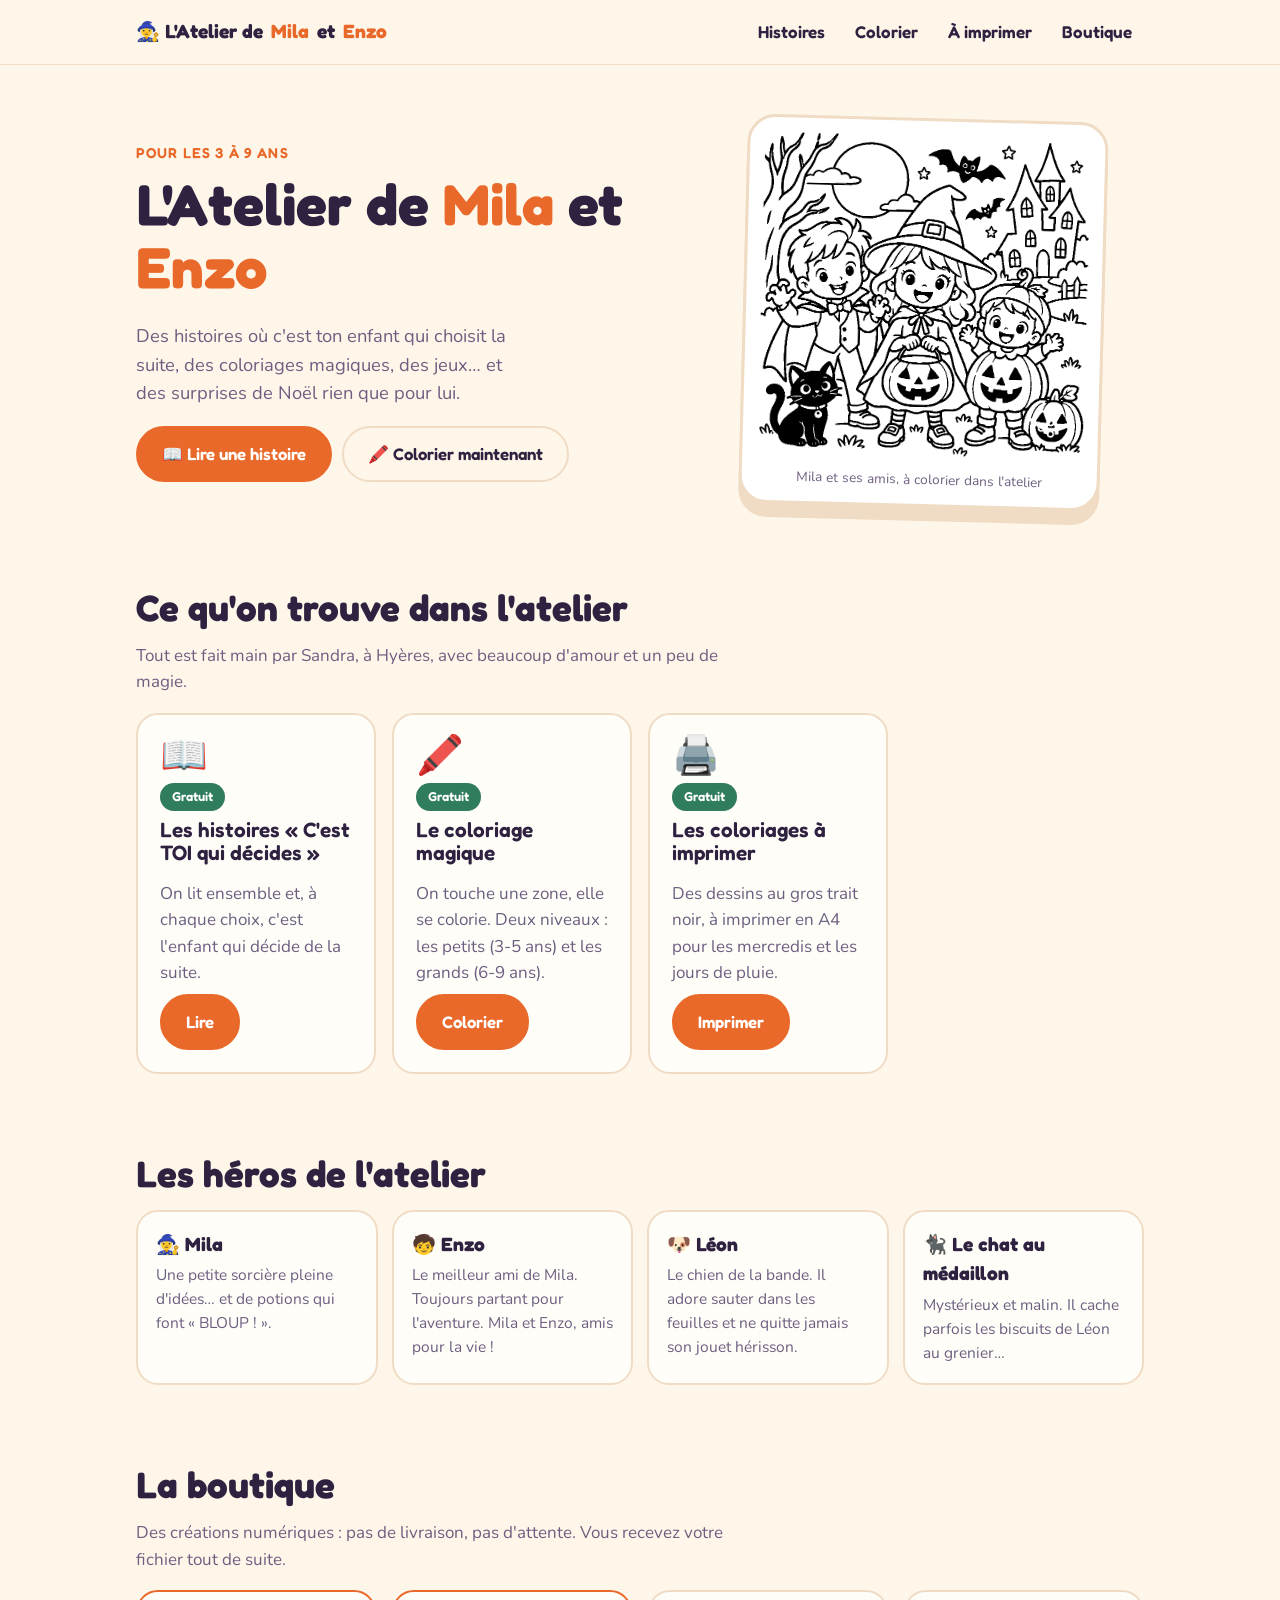
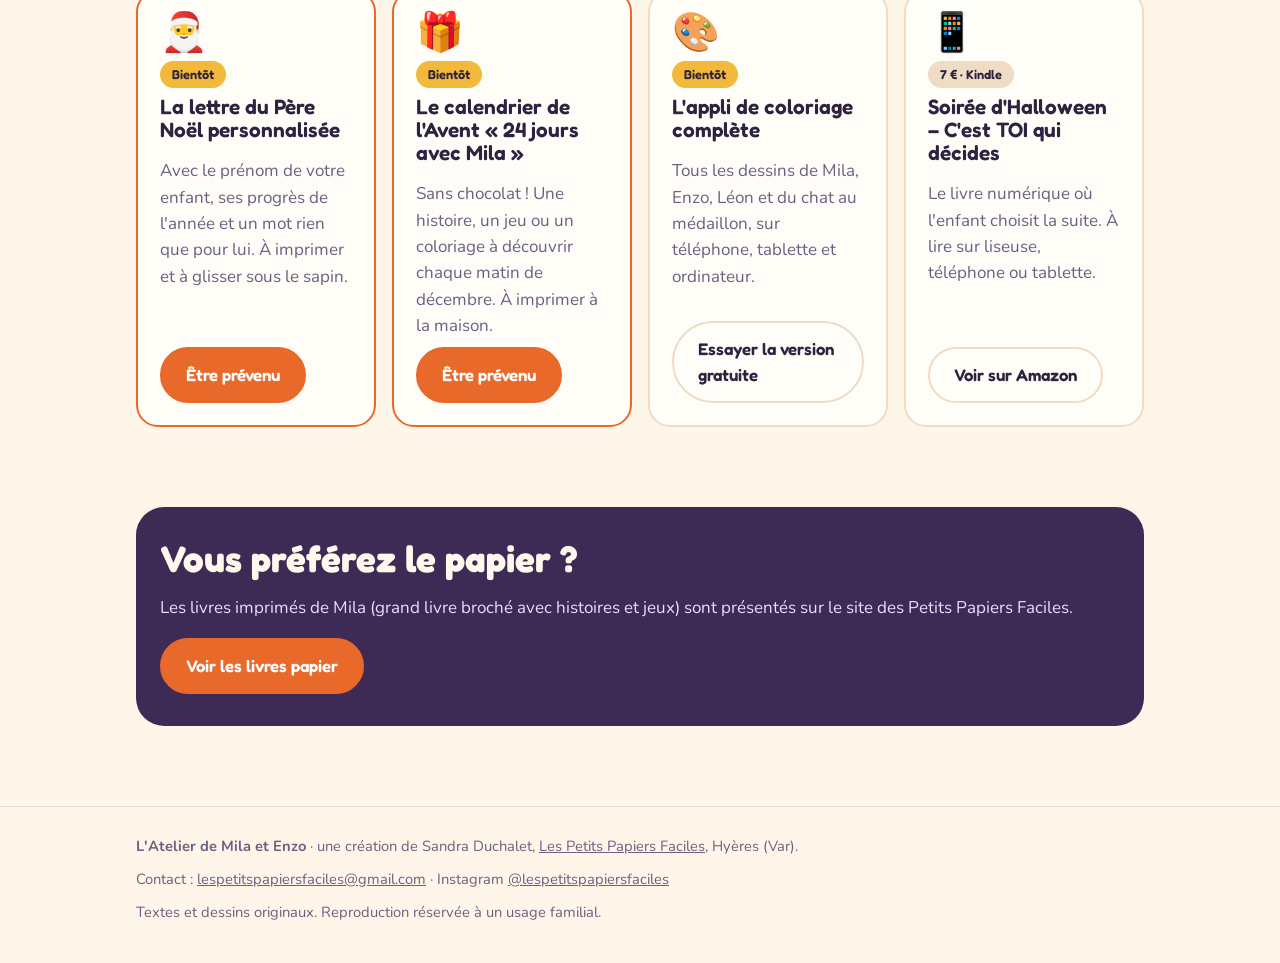
==== index.html @ 77d3a50c "Site L'Atelier de Mila et Enzo : accueil, histoires à choix, coloriage magique, coloriages à imprime" ====
<!doctype html>
<html lang="fr">
<head>
<meta charset="utf-8">
<meta name="viewport" content="width=device-width, initial-scale=1">
<title>L'Atelier de Mila et Enzo</title>
<meta name="description" content="Histoires où l'enfant choisit la suite, coloriages, jeux et surprises de Noël pour les 3 à 9 ans. Créations de Sandra Duchalet, Les Petits Papiers Faciles.">
<link rel="preconnect" href="https://fonts.googleapis.com">
<link rel="preconnect" href="https://fonts.gstatic.com" crossorigin>
<link rel="stylesheet" href="https://fonts.googleapis.com/css2?family=Fredoka:wght@500;600;700&family=Nunito:wght@500;700;800&display=swap">
<link rel="stylesheet" href="style.css">
<link rel="icon" href="data:image/svg+xml,<svg xmlns='http://www.w3.org/2000/svg' viewBox='0 0 100 100'><text y='.9em' font-size='90'>🧙‍♀️</text></svg>">
</head>
<body>
<header class="top">
  <div class="wrap">
    <a class="logo" href="index.html">🧙‍♀️ L'Atelier de <span>Mila</span> et <span>Enzo</span></a>
    <nav class="menu" aria-label="Menu">
      <a href="histoires.html">Histoires</a>
      <a href="coloriages.html">Colorier</a>
      <a href="a-imprimer.html">À imprimer</a>
      <a href="#boutique">Boutique</a>
    </nav>
  </div>
</header>

<main>
  <section class="hero">
    <div class="wrap">
      <div>
        <div class="kicker">Pour les 3 à 9 ans</div>
        <h1>L'Atelier de <span>Mila</span> et <span>Enzo</span></h1>
        <p class="lead">Des histoires où c'est ton enfant qui choisit la suite, des coloriages magiques, des jeux… et des surprises de Noël rien que pour lui.</p>
        <div class="actions">
          <a class="btn" href="histoires.html">📖 Lire une histoire</a>
          <a class="btn light" href="coloriages.html">🖍️ Colorier maintenant</a>
        </div>
      </div>
      <figure class="hero-img">
        <img src="img/mila-et-ses-amis.png" width="800" height="797" alt="Mila la petite sorcière et ses amis, déguisés pour Halloween, avec le chat au médaillon : un dessin à colorier.">
        <figcaption>Mila et ses amis, à colorier dans l'atelier</figcaption>
      </figure>
    </div>
  </section>

  <section class="block">
    <div class="wrap">
      <h2>Ce qu'on trouve dans l'atelier</h2>
      <p class="intro">Tout est fait main par Sandra, à Hyères, avec beaucoup d'amour et un peu de magie.</p>
      <div class="grid">
        <div class="card">
          <div class="emoji">📖</div>
          <span class="tag free">Gratuit</span>
          <h3>Les histoires « C'est TOI qui décides »</h3>
          <p>On lit ensemble et, à chaque choix, c'est l'enfant qui décide de la suite.</p>
          <a class="btn" href="histoires.html">Lire</a>
        </div>
        <div class="card">
          <div class="emoji">🖍️</div>
          <span class="tag free">Gratuit</span>
          <h3>Le coloriage magique</h3>
          <p>On touche une zone, elle se colorie. Deux niveaux : les petits (3-5 ans) et les grands (6-9 ans).</p>
          <a class="btn" href="coloriages.html">Colorier</a>
        </div>
        <div class="card">
          <div class="emoji">🖨️</div>
          <span class="tag free">Gratuit</span>
          <h3>Les coloriages à imprimer</h3>
          <p>Des dessins au gros trait noir, à imprimer en A4 pour les mercredis et les jours de pluie.</p>
          <a class="btn" href="a-imprimer.html">Imprimer</a>
        </div>
      </div>
    </div>
  </section>

  <section class="block">
    <div class="wrap">
      <h2>Les héros de l'atelier</h2>
      <div class="persos">
        <div class="perso"><b>🧙‍♀️ Mila</b><p>Une petite sorcière pleine d'idées… et de potions qui font « BLOUP ! ».</p></div>
        <div class="perso"><b>🧒 Enzo</b><p>Le meilleur ami de Mila. Toujours partant pour l'aventure. Mila et Enzo, amis pour la vie !</p></div>
        <div class="perso"><b>🐶 Léon</b><p>Le chien de la bande. Il adore sauter dans les feuilles et ne quitte jamais son jouet hérisson.</p></div>
        <div class="perso"><b>🐈‍⬛ Le chat au médaillon</b><p>Mystérieux et malin. Il cache parfois les biscuits de Léon au grenier…</p></div>
      </div>
    </div>
  </section>

  <section class="block" id="boutique">
    <div class="wrap">
      <h2>La boutique</h2>
      <p class="intro">Des créations numériques : pas de livraison, pas d'attente. Vous recevez votre fichier tout de suite.</p>
      <div class="grid">
        <div class="card featured">
          <div class="emoji">🎅</div>
          <span class="tag soon">Bientôt</span>
          <h3>La lettre du Père Noël personnalisée</h3>
          <p>Avec le prénom de votre enfant, ses progrès de l'année et un mot rien que pour lui. À imprimer et à glisser sous le sapin.</p>
          <a class="btn" href="mailto:lespetitspapiersfaciles@gmail.com?subject=Pr%C3%A9venez-moi%20%3A%20lettre%20du%20P%C3%A8re%20No%C3%ABl">Être prévenu</a>
        </div>
        <div class="card featured">
          <div class="emoji">🎁</div>
          <span class="tag soon">Bientôt</span>
          <h3>Le calendrier de l'Avent « 24 jours avec Mila »</h3>
          <p>Sans chocolat ! Une histoire, un jeu ou un coloriage à découvrir chaque matin de décembre. À imprimer à la maison.</p>
          <a class="btn" href="mailto:lespetitspapiersfaciles@gmail.com?subject=Pr%C3%A9venez-moi%20%3A%20calendrier%20de%20l%27Avent">Être prévenu</a>
        </div>
        <div class="card">
          <div class="emoji">🎨</div>
          <span class="tag soon">Bientôt</span>
          <h3>L'appli de coloriage complète</h3>
          <p>Tous les dessins de Mila, Enzo, Léon et du chat au médaillon, sur téléphone, tablette et ordinateur.</p>
          <a class="btn light" href="coloriages.html">Essayer la version gratuite</a>
        </div>
        <div class="card">
          <div class="emoji">📱</div>
          <span class="tag">7 € · Kindle</span>
          <h3>Soirée d'Halloween – C'est TOI qui décides</h3>
          <p>Le livre numérique où l'enfant choisit la suite. À lire sur liseuse, téléphone ou tablette.</p>
          <a class="btn light" href="https://www.amazon.fr/s?k=Soir%C3%A9e+d%27Halloween+C%27est+TOI+qui+d%C3%A9cides" rel="noopener">Voir sur Amazon</a>
        </div>
      </div>
    </div>
  </section>

  <section class="block">
    <div class="wrap">
      <div class="band">
        <h2>Vous préférez le papier ?</h2>
        <p>Les livres imprimés de Mila (grand livre broché avec histoires et jeux) sont présentés sur le site des Petits Papiers Faciles.</p>
        <a class="btn" href="https://lespetitspapiersfaciles.fr" rel="noopener">Voir les livres papier</a>
      </div>
    </div>
  </section>
</main>

<footer>
  <div class="wrap">
    <div><b>L'Atelier de Mila et Enzo</b> · une création de Sandra Duchalet, <a href="https://lespetitspapiersfaciles.fr">Les Petits Papiers Faciles</a>, Hyères (Var).</div>
    <div>Contact : <a href="mailto:lespetitspapiersfaciles@gmail.com">lespetitspapiersfaciles@gmail.com</a> · Instagram <a href="https://instagram.com/lespetitspapiersfaciles">@lespetitspapiersfaciles</a></div>
    <div>Textes et dessins originaux. Reproduction réservée à un usage familial.</div>
  </div>
</footer>
</body>
</html>
---- style.css ----
/* L'Atelier de Mila et Enzo — feuille de style commune */
:root {
  --bg: #fff6ea;
  --panel: #fffdf8;
  --ink: #2f2240;
  --muted: #6e5f80;
  --line: #f0dcc4;
  --orange: #e8692a;
  --orange-ink: #ffffff;
  --nuit: #3d2b56;
  --vert: #2f7d5c;
  --rouge: #d2453d;
  --or: #f2b93b;
  --display: "Fredoka", "Trebuchet MS", system-ui, sans-serif;
  --body: "Nunito", "Segoe UI", system-ui, sans-serif;
}
@media (prefers-color-scheme: dark) {
  :root:not([data-theme="light"]) {
    --bg: #1c1626; --panel: #271f33; --ink: #f6ecff; --muted: #c4b5d6;
    --line: #3d3150; --orange: #f2894b; --orange-ink: #1c1626; --nuit: #c9b4ef;
  }
}
:root[data-theme="dark"] {
  --bg: #1c1626; --panel: #271f33; --ink: #f6ecff; --muted: #c4b5d6;
  --line: #3d3150; --orange: #f2894b; --orange-ink: #1c1626; --nuit: #c9b4ef;
}
* { box-sizing: border-box; }
html { -webkit-text-size-adjust: 100%; }
body { margin: 0; background: var(--bg); color: var(--ink); font-family: var(--body); font-size: 17px; line-height: 1.55; }
img { max-width: 100%; height: auto; display: block; }
a { color: var(--orange); }
h1, h2, h3 { font-family: var(--display); line-height: 1.1; margin: 0 0 .4em; }
h1 { font-size: clamp(2.1rem, 8vw, 3.6rem); font-weight: 700; }
h2 { font-size: clamp(1.6rem, 5.5vw, 2.3rem); font-weight: 700; }
h3 { font-size: 1.3rem; font-weight: 600; }
p { margin: 0 0 1em; }
.wrap { max-width: 1040px; margin: 0 auto; padding: 0 16px; }

/* En-tête */
.top { position: sticky; top: 0; z-index: 10; background: color-mix(in srgb, var(--bg) 92%, transparent); backdrop-filter: blur(8px); border-bottom: 1px solid var(--line); }
.top .wrap { display: flex; align-items: center; justify-content: space-between; gap: 12px; min-height: 64px; }
.logo { font-family: var(--display); font-weight: 700; font-size: 1.2rem; color: var(--ink); text-decoration: none; display: flex; align-items: center; gap: 8px; }
.logo span { color: var(--orange); }
.menu { display: flex; gap: 6px; flex-wrap: wrap; }
.menu a { font-family: var(--display); font-weight: 600; color: var(--ink); text-decoration: none; padding: 8px 12px; border-radius: 999px; }
.menu a:hover, .menu a[aria-current="page"] { background: var(--line); }
@media (max-width: 640px) {
  .top .wrap { flex-wrap: wrap; padding-top: 8px; padding-bottom: 6px; gap: 2px; }
  .menu { width: 100%; gap: 2px; }
  .menu a { padding: 6px 10px; font-size: .95rem; }
}

/* Boutons */
.btn { display: inline-flex; align-items: center; justify-content: center; gap: 8px; font-family: var(--display); font-weight: 600; font-size: 1.05rem; text-decoration: none; border-radius: 999px; padding: 13px 24px; min-height: 50px; border: 2px solid var(--orange); background: var(--orange); color: var(--orange-ink); cursor: pointer; }
.btn.light { background: transparent; color: var(--ink); border-color: var(--line); }
.btn:focus-visible, button:focus-visible, a:focus-visible { outline: 3px solid var(--or); outline-offset: 2px; }

/* Accueil */
.hero { padding: 36px 0 24px; }
.hero .wrap { display: grid; gap: 28px; align-items: center; }
@media (min-width: 820px) { .hero .wrap { grid-template-columns: 1.1fr .9fr; } }
.kicker { font-family: var(--display); font-weight: 600; letter-spacing: .08em; text-transform: uppercase; color: var(--orange); font-size: .9rem; margin-bottom: 8px; }
.hero h1 span { color: var(--orange); }
.lead { font-size: 1.15rem; color: var(--muted); max-width: 34ch; }
.actions { display: flex; gap: 10px; flex-wrap: wrap; margin-top: 18px; }
.hero-img { background: #fff; border-radius: 28px; padding: 14px; border: 3px solid var(--line); transform: rotate(1.5deg); box-shadow: 0 14px 0 var(--line); }
.hero-img figcaption { font-size: .85rem; color: #6e5f80; text-align: center; margin-top: 8px; }

section.block { padding: 40px 0; }
.intro { color: var(--muted); max-width: 60ch; }
.grid { display: grid; gap: 16px; grid-template-columns: repeat(auto-fill, minmax(min(100%, 240px), 1fr)); }
.card { background: var(--panel); border: 2px solid var(--line); border-radius: 22px; padding: 22px; display: flex; flex-direction: column; gap: 8px; }
.card .emoji { font-size: 2.4rem; line-height: 1; }
.card p { color: var(--muted); margin: 0; }
.card .btn { margin-top: auto; align-self: flex-start; }
.card.featured { border-color: var(--orange); }
.tag { display: inline-block; align-self: flex-start; font-family: var(--display); font-weight: 600; font-size: .8rem; padding: 4px 12px; border-radius: 999px; background: var(--line); color: var(--ink); }
.tag.free { background: var(--vert); color: #fff; }
.tag.soon { background: var(--or); color: #2f2240; }
.price { font-family: var(--display); font-weight: 700; font-size: 1.3rem; color: var(--ink); }

.persos { display: grid; gap: 14px; grid-template-columns: repeat(auto-fill, minmax(min(100%, 210px), 1fr)); }
.perso { background: var(--panel); border: 2px solid var(--line); border-radius: 22px; padding: 18px; }
.perso b { font-family: var(--display); font-size: 1.2rem; display: block; margin-bottom: 4px; }
.perso p { color: var(--muted); margin: 0; font-size: .97rem; }

.band { background: var(--nuit); color: #fff8ec; border-radius: 28px; padding: 32px 24px; }
.band h2 { color: #fff8ec; }
.band p { color: #e9dcff; }
:root[data-theme="dark"] .band, :root:not([data-theme="light"]) .band { }
@media (prefers-color-scheme: dark) { :root:not([data-theme="light"]) .band { background: #3a2a55; } }

footer { border-top: 1px solid var(--line); margin-top: 40px; padding: 28px 0 40px; color: var(--muted); font-size: .92rem; }
footer .wrap { display: grid; gap: 10px; }
footer a { color: var(--muted); }

/* Histoires */
.story { background: var(--panel); border: 2px solid var(--line); border-radius: 26px; padding: 24px; max-width: 680px; margin: 0 auto; }
.story .page-text { font-size: 1.2rem; line-height: 1.65; min-height: 6em; }
.story .page-text p { margin-bottom: .8em; }
.choices { display: grid; gap: 10px; margin-top: 12px; }
.choice { display: flex; gap: 14px; align-items: center; text-align: left; font: inherit; font-size: 1.05rem; color: var(--ink); background: var(--bg); border: 2px solid var(--line); border-radius: 18px; padding: 14px; cursor: pointer; min-height: 56px; }
.choice:hover { border-color: var(--orange); }
.choice .l { flex: none; width: 46px; height: 46px; border-radius: 50%; background: var(--orange); color: var(--orange-ink); font-family: var(--display); font-weight: 700; font-size: 1.4rem; display: flex; align-items: center; justify-content: center; }
.choice.b .l { background: var(--vert); color: #fff; }
.fin { font-family: var(--display); font-weight: 700; color: var(--orange); font-size: 1.4rem; }
.picker { display: grid; gap: 12px; grid-template-columns: repeat(auto-fill, minmax(min(100%, 220px), 1fr)); margin-bottom: 22px; }
.picker button { font: inherit; text-align: left; background: var(--panel); color: var(--ink); border: 2px solid var(--line); border-radius: 20px; padding: 16px; cursor: pointer; }
.picker button[aria-pressed="true"] { border-color: var(--orange); background: color-mix(in srgb, var(--orange) 10%, var(--panel)); }
.picker b { font-family: var(--display); font-size: 1.15rem; display: block; }
.picker span { color: var(--muted); font-size: .92rem; }

/* À imprimer */
.print-grid { display: grid; gap: 18px; grid-template-columns: repeat(auto-fill, minmax(min(100%, 260px), 1fr)); }
.print-grid figure { margin: 0; background: #fff; border: 2px solid var(--line); border-radius: 20px; padding: 12px; }
.print-grid figcaption { display: flex; justify-content: space-between; align-items: center; gap: 8px; margin-top: 10px; color: #2f2240; font-family: var(--display); font-weight: 600; }
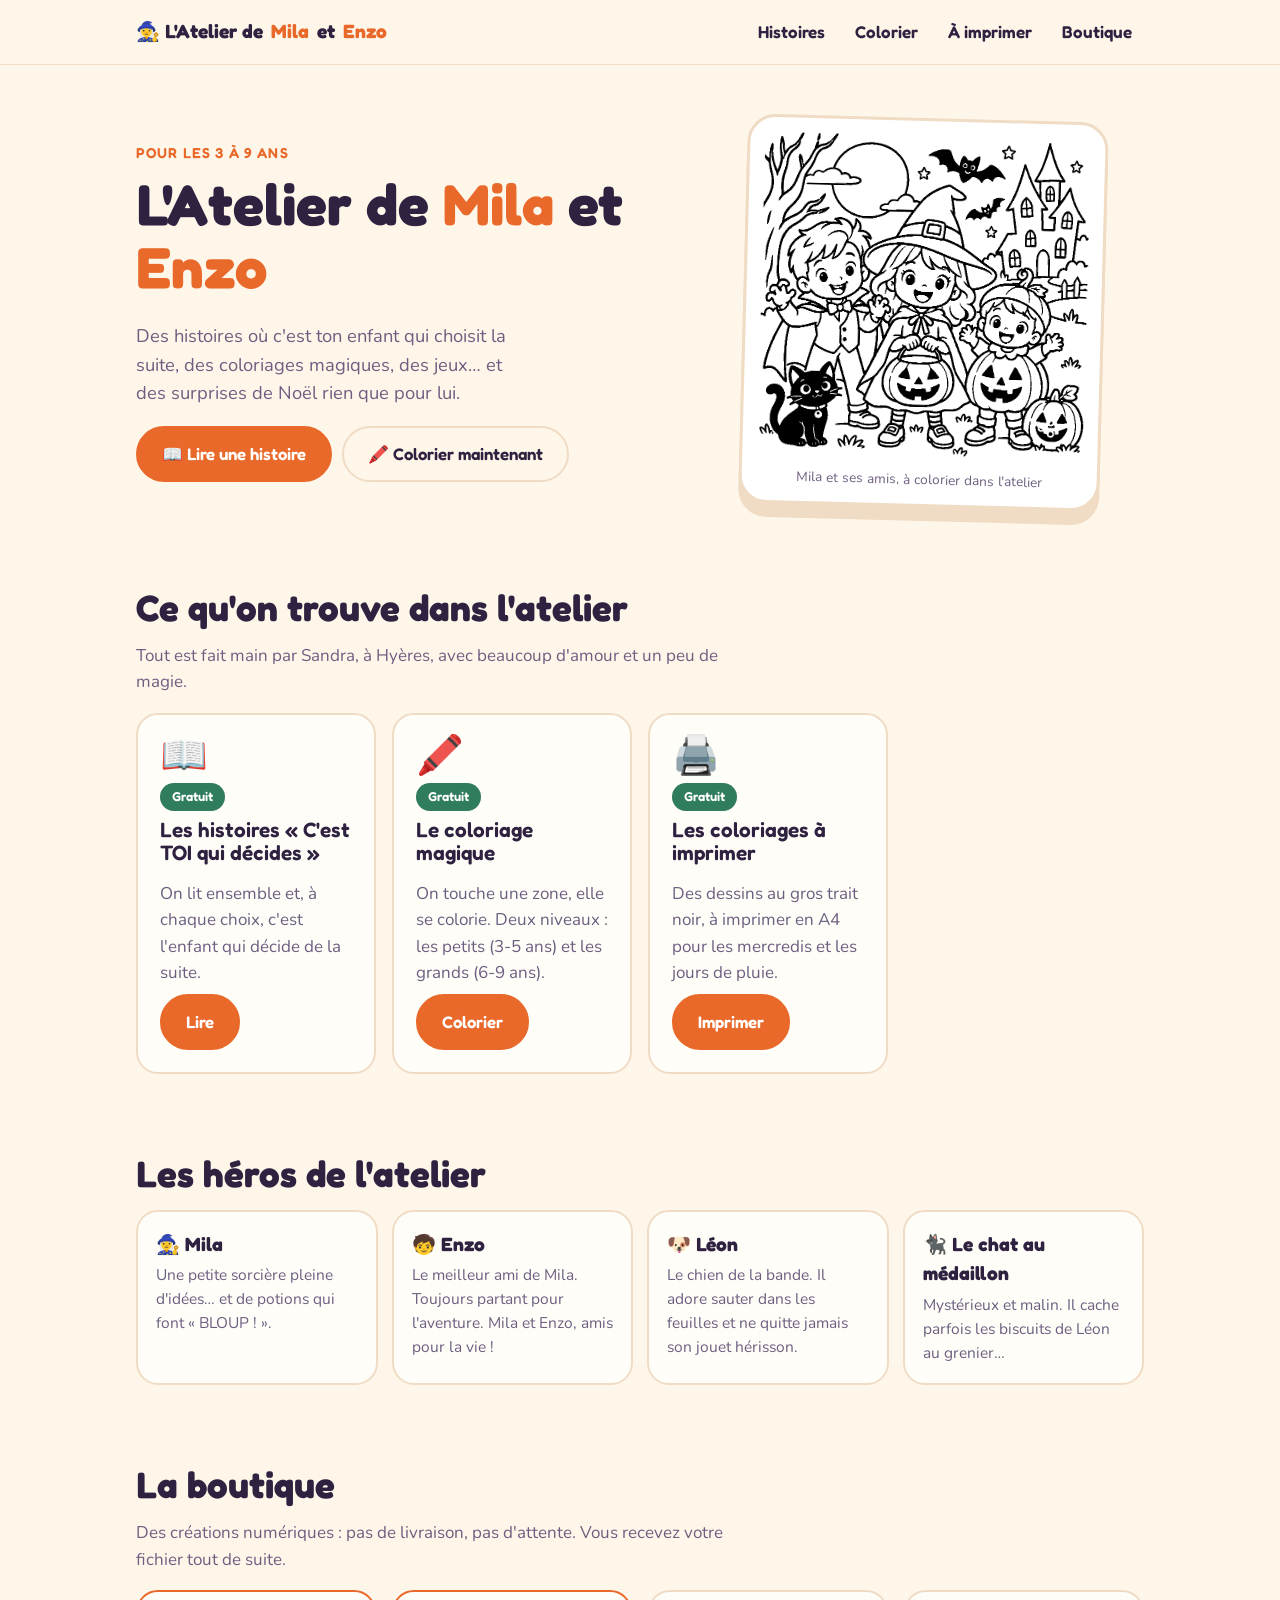
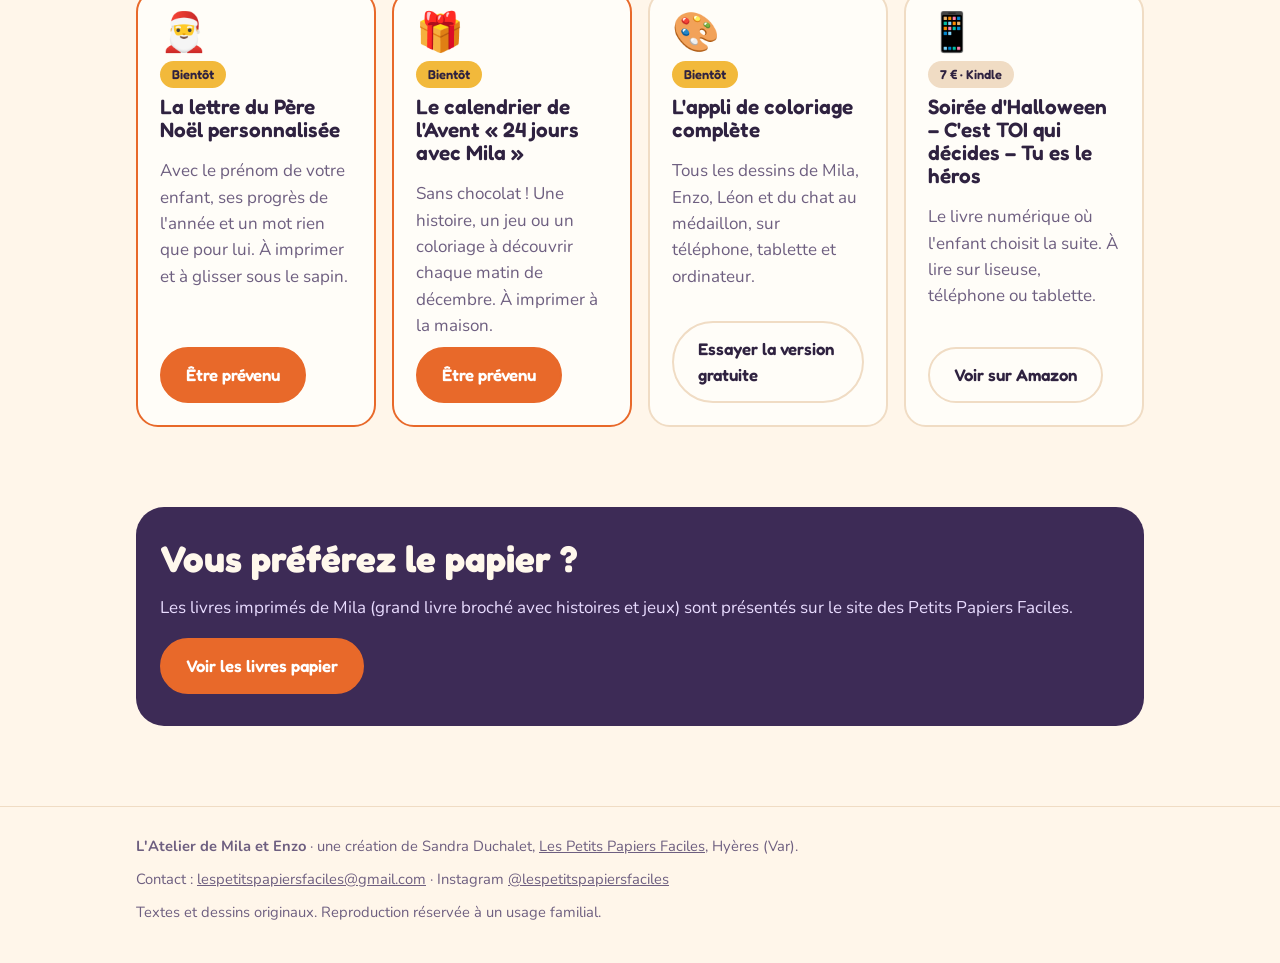
==== commit 8ff6510c: "Liens Amazon : titre complet du livre Co-Authored-By: Claude Opus 5.5 <noreply@anthropic.com> Claude" ====
--- a/index.html
+++ b/index.html
@@ -114,9 +114,9 @@
         <div class="card">
           <div class="emoji">📱</div>
           <span class="tag">7 € · Kindle</span>
-          <h3>Soirée d'Halloween – C'est TOI qui décides</h3>
+          <h3>Soirée d'Halloween – C'est TOI qui décides – Tu es le héros</h3>
           <p>Le livre numérique où l'enfant choisit la suite. À lire sur liseuse, téléphone ou tablette.</p>
-          <a class="btn light" href="https://www.amazon.fr/s?k=Soir%C3%A9e+d%27Halloween+C%27est+TOI+qui+d%C3%A9cides" rel="noopener">Voir sur Amazon</a>
+          <a class="btn light" href="https://www.amazon.fr/s?k=Soir%C3%A9e+d%27Halloween+C%27est+toi+qui+d%C3%A9cides+Tu+es+le+h%C3%A9ros" rel="noopener">Voir sur Amazon</a>
         </div>
       </div>
     </div>
